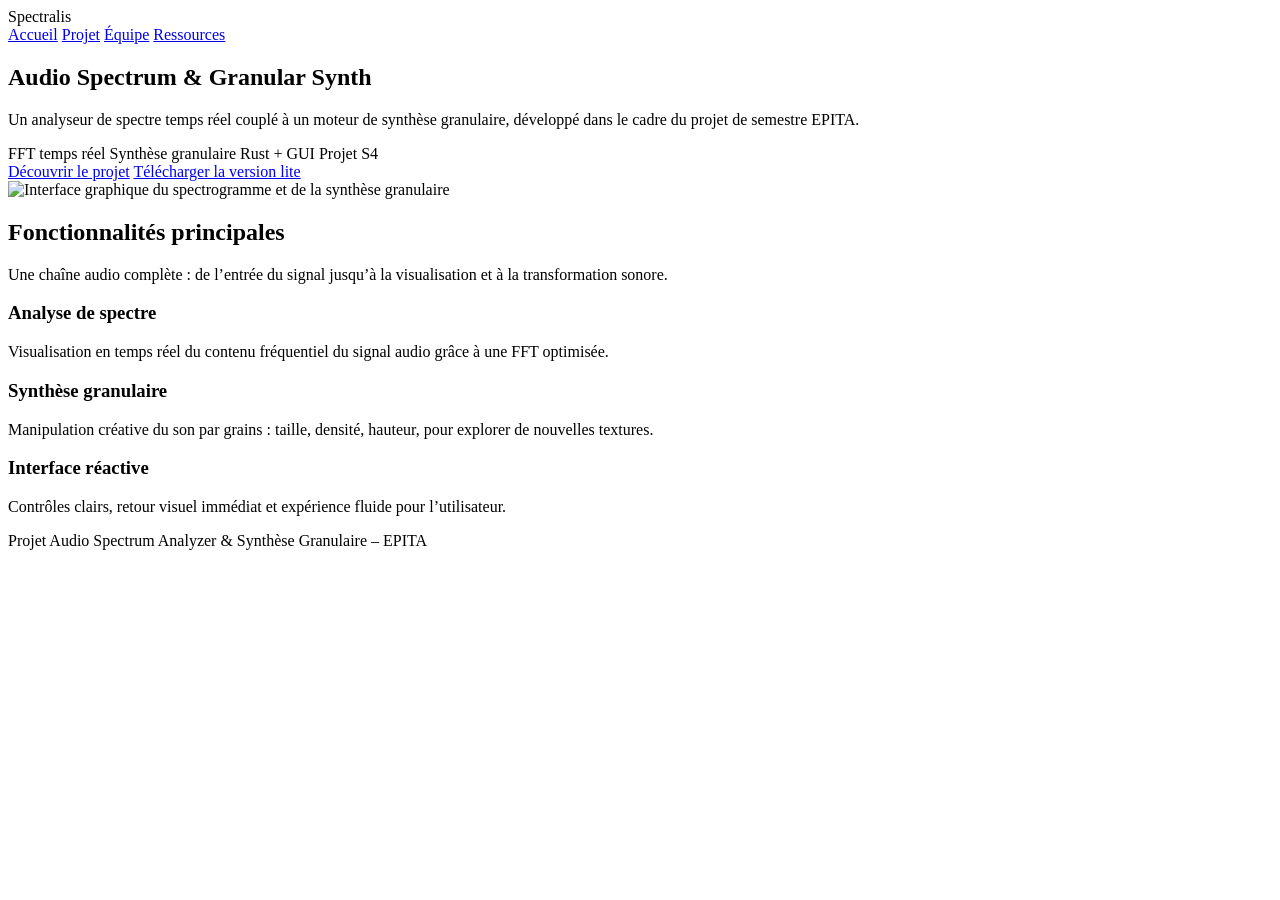
==== index.html @ 9f30338d "Add files via upload" ====
<!DOCTYPE html>
<html lang="fr">
<head>
  <meta charset="UTF-8">
  <title>SPECTRALIS</title>
  <link rel="stylesheet" href="css/style.css">
  <meta name="viewport" content="width=device-width, initial-scale=1.0">
</head>
<body>
  <header class="site-header">
    <div class="logo">Spectra<span>lis</span></div>
    <nav class="main-nav">
      <a href="index.html" class="nav-link">Accueil</a>
      <a href="project.html" class="nav-link">Projet</a>
      <a href="team.html" class="nav-link">Équipe</a>
      <a href="resources.html" class="nav-link">Ressources</a>
    </nav>
  </header>

  <main>
    <section class="section hero">
      <div class="hero-text">
        <h1>Audio Spectrum <span>& Granular Synth</span></h1>
        <p>
          Un analyseur de spectre temps réel couplé à un moteur de synthèse granulaire,
          développé dans le cadre du projet de semestre EPITA.
        </p>

        <div class="hero-badges">
          <span class="badge">FFT temps réel</span>
          <span class="badge">Synthèse granulaire</span>
          <span class="badge">Rust + GUI</span>
          <span class="badge">Projet S4</span>
        </div>

        <div class="hero-actions">
          <a href="project.html" class="btn-primary">Découvrir le projet</a>
          <a href="resources.html" class="btn-ghost">Télécharger la version lite</a>
        </div>
      </div>

      <div class="hero-visual">
        <div class="gui-card">
          <div class="gui-card-inner">
            <!-- Vraie capture de la GUI -->
            <img src="images/gui.png" alt="Interface graphique du spectrogramme et de la synthèse granulaire" class="gui-image">
          </div>
        </div>
      </div>
    </section>

    <section class="section">
      <h2 class="section-title">Fonctionnalités principales</h2>
      <p class="section-subtitle">
        Une chaîne audio complète : de l’entrée du signal jusqu’à la visualisation et à la transformation sonore.
      </p>

      <div class="card-grid">
        <article class="card">
          <h3>Analyse de spectre</h3>
          <p>
            Visualisation en temps réel du contenu fréquentiel du signal audio grâce à une FFT optimisée.
          </p>
        </article>

        <article class="card">
          <h3>Synthèse granulaire</h3>
          <p>
            Manipulation créative du son par grains : taille, densité, hauteur, pour explorer de nouvelles textures.
          </p>
        </article>

        <article class="card">
          <h3>Interface réactive</h3>
          <p>
            Contrôles clairs, retour visuel immédiat et expérience fluide pour l’utilisateur.
          </p>
        </article>
      </div>
    </section>
  </main>

  <footer class="site-footer">
    <p>Projet Audio Spectrum Analyzer & Synthèse Granulaire – EPITA</p>
  </footer>
</body>
</html>
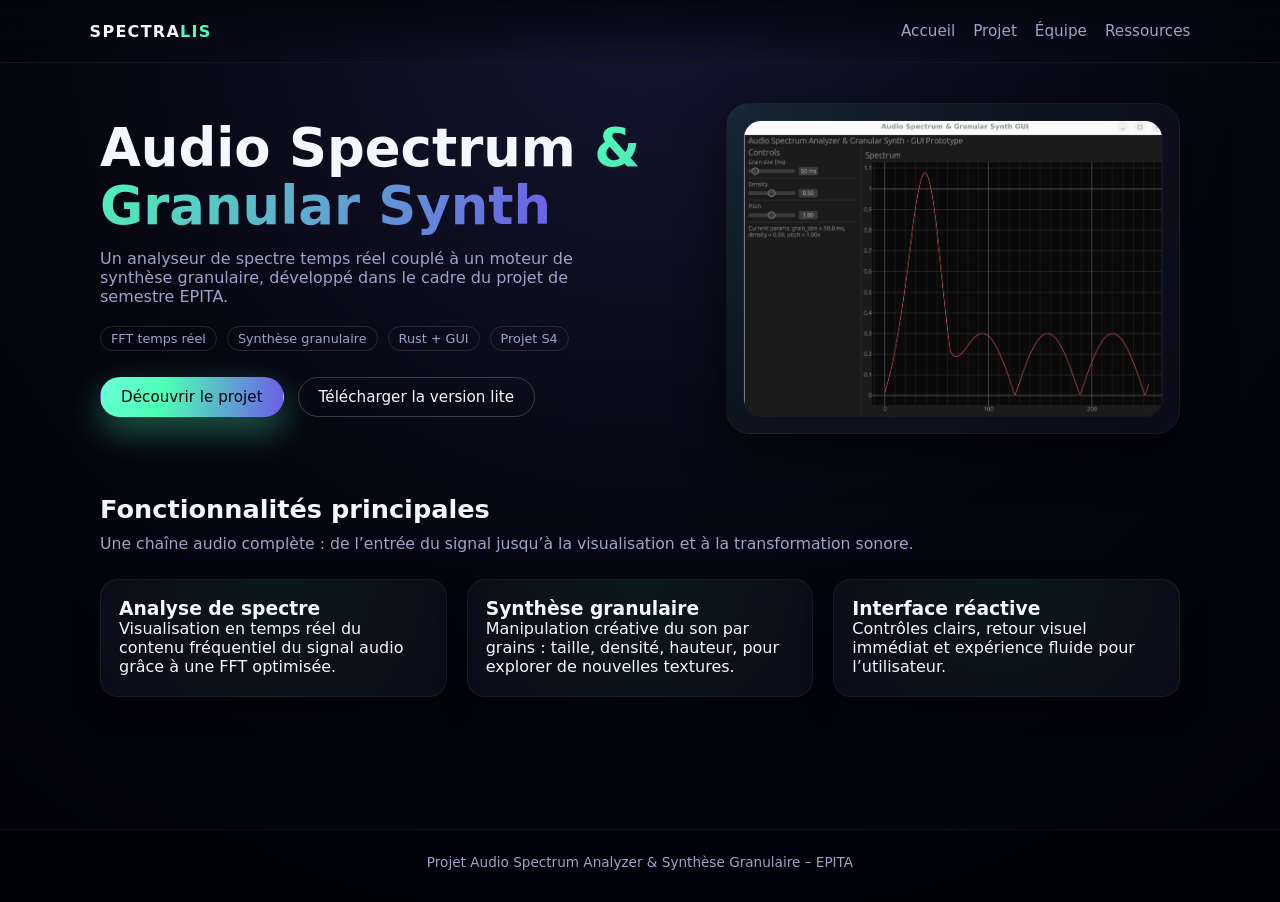
==== commit 3b8fb53a: "Update index.html" ====
--- a/index.html
+++ b/index.html
@@ -3,7 +3,7 @@
 <head>
   <meta charset="UTF-8">
   <title>SPECTRALIS</title>
-  <link rel="stylesheet" href="css/style.css">
+  <link rel="stylesheet" href="style.css">
   <meta name="viewport" content="width=device-width, initial-scale=1.0">
 </head>
 <body>
@@ -43,7 +43,7 @@
         <div class="gui-card">
           <div class="gui-card-inner">
             <!-- Vraie capture de la GUI -->
-            <img src="images/gui.png" alt="Interface graphique du spectrogramme et de la synthèse granulaire" class="gui-image">
+            <img src="gui.png" alt="Interface graphique du spectrogramme et de la synthèse granulaire" class="gui-image">
           </div>
         </div>
       </div>
--- a/style.css
+++ b/style.css
@@ -0,0 +1,328 @@
+:root {
+  --bg-main: #050510;
+  --bg-elevated: #0c0c1a;
+  --accent: #4dffb5;
+  --accent-2: #6c5ce7;
+  --text-main: #f5f7ff;
+  --text-muted: #9ca3c7;
+  --border-subtle: rgba(255, 255, 255, 0.06);
+  --radius-lg: 18px;
+  --shadow-soft: 0 18px 45px rgba(0, 0, 0, 0.65);
+  --transition-fast: 0.18s ease-out;
+  --transition-med: 0.3s ease-out;
+}
+
+* {
+  box-sizing: border-box;
+  margin: 0;
+  padding: 0;
+}
+
+body {
+  min-height: 100vh;
+  font-family: system-ui, -apple-system, BlinkMacSystemFont, "SF Pro Text", sans-serif;
+  background: radial-gradient(circle at top, #151530 0, #050510 55%, #020207 100%);
+  color: var(--text-main);
+}
+
+.site-header {
+  position: sticky;
+  top: 0;
+  z-index: 20;
+  display: flex;
+  align-items: center;
+  justify-content: space-between;
+  padding: 18px 7vw;
+  backdrop-filter: blur(16px);
+  background: linear-gradient(to bottom, rgba(5, 5, 16, 0.9), rgba(5, 5, 16, 0.5), transparent);
+  border-bottom: 1px solid var(--border-subtle);
+}
+
+.logo {
+  font-weight: 700;
+  letter-spacing: 0.08em;
+  text-transform: uppercase;
+  font-size: 1rem;
+  color: var(--text-main);
+}
+
+.logo span {
+  color: var(--accent);
+}
+
+.main-nav {
+  display: flex;
+  gap: 18px;
+}
+
+.nav-link {
+  position: relative;
+  font-size: 0.95rem;
+  color: var(--text-muted);
+  text-decoration: none;
+  padding: 4px 0;
+  transition: color var(--transition-fast);
+}
+
+.nav-link::after {
+  content: "";
+  position: absolute;
+  left: 0;
+  bottom: -4px;
+  width: 0;
+  height: 2px;
+  background: linear-gradient(90deg, var(--accent), var(--accent-2));
+  border-radius: 999px;
+  transition: width var(--transition-med);
+}
+
+.nav-link:hover {
+  color: var(--text-main);
+}
+
+.nav-link:hover::after {
+  width: 100%;
+}
+
+main {
+  padding: 40px 7vw 80px;
+}
+
+.site-footer {
+  padding: 24px 7vw 32px;
+  border-top: 1px solid var(--border-subtle);
+  color: var(--text-muted);
+  font-size: 0.85rem;
+  text-align: center;
+  background: rgba(2, 2, 10, 0.85);
+}
+
+/* Sections génériques */
+
+.section {
+  max-width: 1080px;
+  margin: 0 auto 52px;
+}
+
+.section-title {
+  font-size: 1.6rem;
+  margin-bottom: 10px;
+}
+
+.section-subtitle {
+  color: var(--text-muted);
+  font-size: 0.98rem;
+  margin-bottom: 26px;
+}
+
+/* Hero page d'accueil */
+
+.hero {
+  display: grid;
+  grid-template-columns: minmax(0, 1.3fr) minmax(0, 1fr);
+  gap: 36px;
+  align-items: center;
+  margin-bottom: 60px;
+}
+
+.hero-text h1 {
+  font-size: clamp(2.5rem, 3vw + 1rem, 3.3rem);
+  line-height: 1.1;
+  margin-bottom: 14px;
+}
+
+.hero-text h1 span {
+  background: linear-gradient(120deg, var(--accent), var(--accent-2));
+  -webkit-background-clip: text;
+  color: transparent;
+}
+
+.hero-text p {
+  color: var(--text-muted);
+  font-size: 1rem;
+  max-width: 34rem;
+}
+
+.hero-badges {
+  display: flex;
+  flex-wrap: wrap;
+  gap: 10px;
+  margin: 20px 0 26px;
+}
+
+.badge {
+  padding: 4px 10px;
+  border-radius: 999px;
+  border: 1px solid rgba(255, 255, 255, 0.12);
+  font-size: 0.8rem;
+  color: var(--text-muted);
+}
+
+.hero-actions {
+  display: flex;
+  flex-wrap: wrap;
+  gap: 14px;
+}
+
+.btn-primary,
+.btn-ghost {
+  border-radius: 999px;
+  padding: 10px 20px;
+  font-size: 0.95rem;
+  border: 1px solid transparent;
+  cursor: pointer;
+  text-decoration: none;
+  display: inline-flex;
+  align-items: center;
+  gap: 8px;
+  transition: transform var(--transition-fast), box-shadow var(--transition-fast), border-color var(--transition-fast), background var(--transition-fast), color var(--transition-fast);
+}
+
+.btn-primary {
+  background: radial-gradient(circle at top left, #6bffda 0, var(--accent) 35%, var(--accent-2) 100%);
+  color: #020209;
+  box-shadow: 0 14px 35px rgba(77, 255, 181, 0.35);
+}
+
+.btn-primary:hover {
+  transform: translateY(-1px) translateZ(0);
+  box-shadow: 0 20px 45px rgba(77, 255, 181, 0.5);
+}
+
+.btn-ghost {
+  background: transparent;
+  color: var(--text-main);
+  border-color: rgba(255, 255, 255, 0.2);
+}
+
+.btn-ghost:hover {
+  border-color: var(--accent);
+  background: rgba(12, 12, 26, 0.9);
+}
+
+/* Carte de GUI / image */
+
+.hero-visual {
+  position: relative;
+}
+
+.gui-card {
+  position: relative;
+  border-radius: 24px;
+  background: radial-gradient(circle at top left, rgba(77, 255, 181, 0.09), rgba(12, 12, 26, 0.95));
+  border: 1px solid rgba(255, 255, 255, 0.04);
+  box-shadow: var(--shadow-soft);
+  padding: 16px;
+  overflow: hidden;
+}
+
+.gui-card-inner {
+  border-radius: 18px;
+  border: 1px solid rgba(255, 255, 255, 0.04);
+  overflow: hidden;
+}
+
+.gui-placeholder {
+  width: 100%;
+  aspect-ratio: 16 / 9;
+  background: linear-gradient(135deg, #151530, #080818);
+  display: flex;
+  align-items: center;
+  justify-content: center;
+  color: var(--text-muted);
+  font-size: 0.9rem;
+}
+
+/* Cartes (team, ressources, etc.) */
+
+.card-grid {
+  display: grid;
+  grid-template-columns: repeat(auto-fit, minmax(230px, 1fr));
+  gap: 20px;
+}
+
+.card {
+  background: radial-gradient(circle at top, rgba(77, 255, 181, 0.08), rgba(12, 12, 26, 0.98));
+  border: 1px solid rgba(255, 255, 255, 0.06);
+  border-radius: var(--radius-lg);
+  padding: 18px 18px 20px;
+  box-shadow: 0 10px 24px rgba(0, 0, 0, 0.5);
+  transition: transform var(--transition-med), box-shadow var(--transition-med), border-color var(--transition-med);
+}
+
+.card:hover {
+  transform: translateY(-6px) translateZ(0);
+  box-shadow: 0 20px 50px rgba(0, 0, 0, 0.8);
+  border-color: rgba(77, 255, 181, 0.5);
+}
+
+/* Responsif */
+
+@media (max-width: 800px) {
+  .site-header {
+    padding-inline: 5vw;
+  }
+  main {
+    padding-inline: 5vw;
+  }
+  .hero {
+    grid-template-columns: 1fr;
+  }
+  .main-nav {
+    gap: 12px;
+    font-size: 0.85rem;
+  }
+}
+
+
+.text-muted {
+  color: var(--text-muted);
+  font-size: 0.9rem;
+  margin-bottom: 8px;
+}
+
+.card ul {
+  margin-top: 8px;
+  padding-left: 18px;
+  color: var(--text-muted);
+  font-size: 0.92rem;
+}
+
+.card li + li {
+  margin-top: 4px;
+}
+/* Animations "reveal on scroll" */
+
+.reveal-on-scroll {
+  opacity: 0;
+  transform: translateY(24px);
+  transition:
+    opacity 0.6s ease-out,
+    transform 0.6s ease-out;
+  will-change: opacity, transform;
+}
+
+.reveal-on-scroll.is-visible {
+  opacity: 1;
+  transform: translateY(0);
+}
+.gui-image {
+  width: 100%;
+  height: auto;
+  display: block;
+}
+.member-photo-wrapper {
+  width: 80px;
+  height: 80px;
+  border-radius: 50%;
+  overflow: hidden;
+  margin-bottom: 12px;
+  border: 2px solid rgba(77, 255, 181, 0.6);
+}
+
+.member-photo {
+  width: 100%;
+  height: 100%;
+  object-fit: cover;
+  display: block;
+}
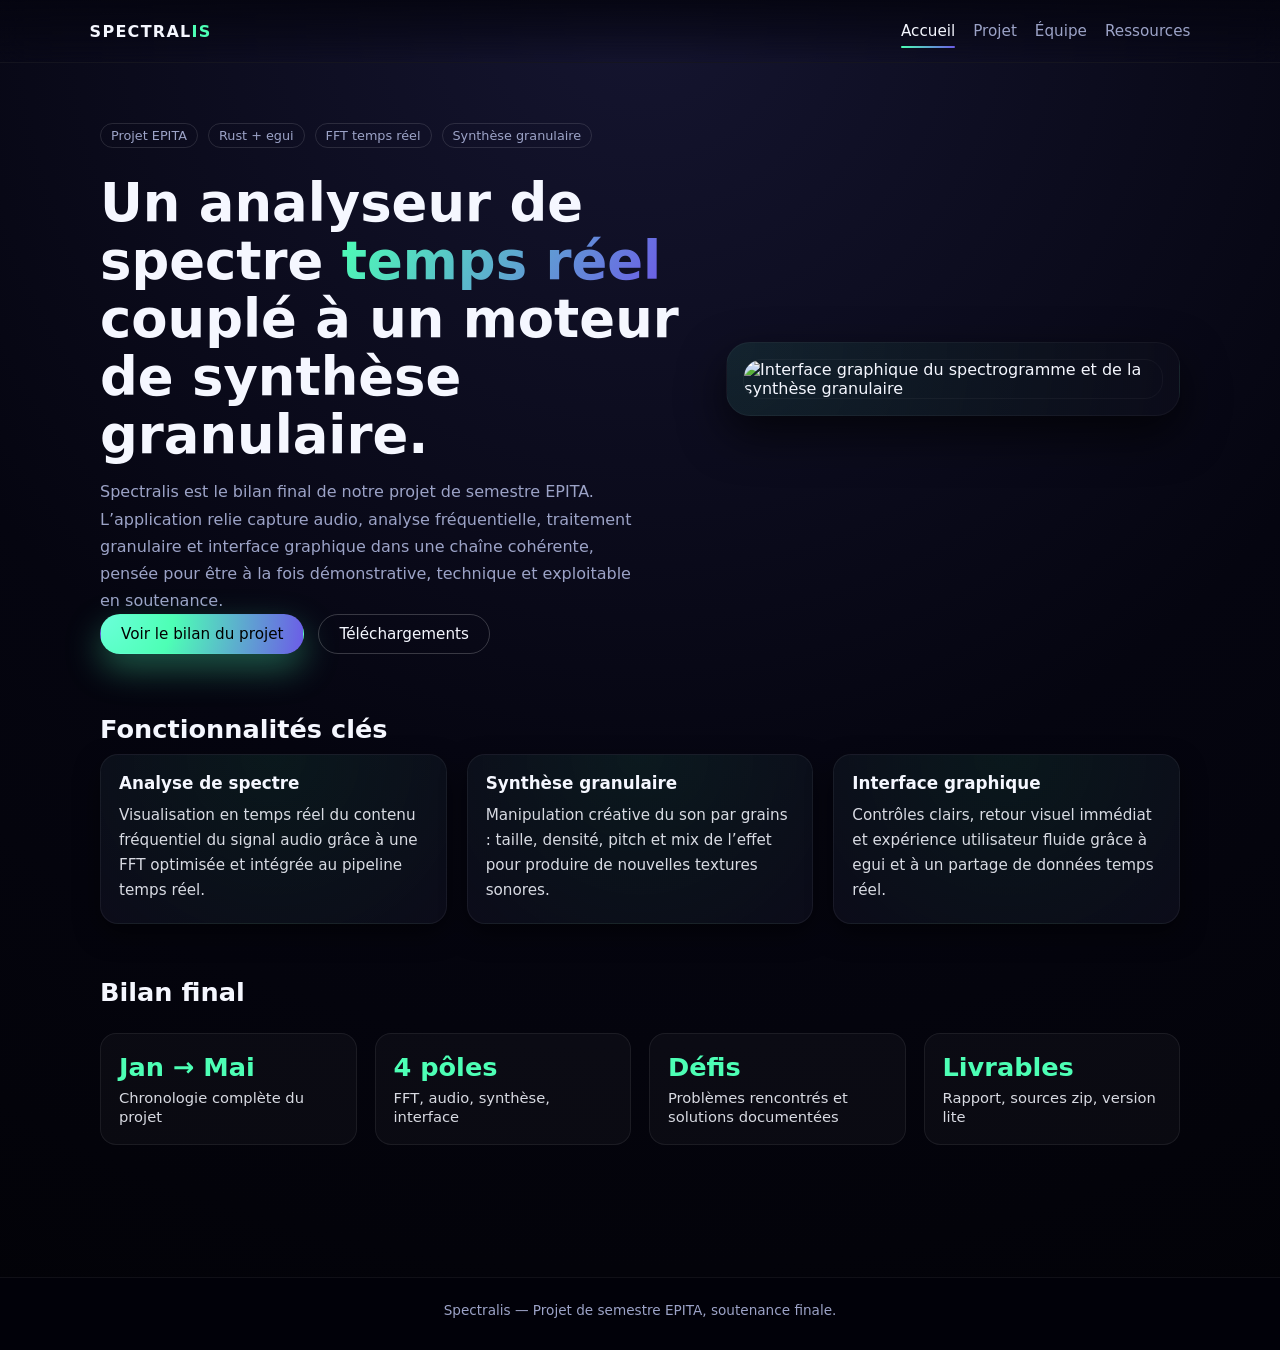
==== commit bd886f24: "Update index.html" ====
--- a/index.html
+++ b/index.html
@@ -1,87 +1,89 @@
 <!DOCTYPE html>
 <html lang="fr">
 <head>
-  <meta charset="UTF-8">
-  <title>SPECTRALIS</title>
-  <link rel="stylesheet" href="style.css">
-  <meta name="viewport" content="width=device-width, initial-scale=1.0">
+  <meta charset="UTF-8" />
+  <meta name="viewport" content="width=device-width, initial-scale=1.0" />
+  <title>Spectralis — Accueil</title>
+  <link rel="stylesheet" href="css/style.css" />
 </head>
 <body>
   <header class="site-header">
-    <div class="logo">Spectra<span>lis</span></div>
+    <a class="logo" href="index.html">Spectral<span>is</span></a>
     <nav class="main-nav">
-      <a href="index.html" class="nav-link">Accueil</a>
-      <a href="project.html" class="nav-link">Projet</a>
-      <a href="team.html" class="nav-link">Équipe</a>
-      <a href="resources.html" class="nav-link">Ressources</a>
+      <a class="nav-link" aria-current="page" href="index.html">Accueil</a>
+      <a class="nav-link" href="project.html">Projet</a>
+      <a class="nav-link" href="team.html">Équipe</a>
+      <a class="nav-link" href="resources.html">Ressources</a>
     </nav>
   </header>
 
   <main>
-    <section class="section hero">
+    <section class="section hero reveal-on-scroll">
       <div class="hero-text">
-        <h1>Audio Spectrum <span>& Granular Synth</span></h1>
-        <p>
-          Un analyseur de spectre temps réel couplé à un moteur de synthèse granulaire,
-          développé dans le cadre du projet de semestre EPITA.
-        </p>
-
         <div class="hero-badges">
+          <span class="badge">Projet EPITA</span>
+          <span class="badge">Rust + egui</span>
           <span class="badge">FFT temps réel</span>
           <span class="badge">Synthèse granulaire</span>
-          <span class="badge">Rust + GUI</span>
-          <span class="badge">Projet S4</span>
         </div>
-
+        <h1>Un analyseur de spectre <span>temps réel</span> couplé à un moteur de synthèse granulaire.</h1>
+        <p>
+          Spectralis est le bilan final de notre projet de semestre EPITA. L’application relie capture audio,
+          analyse fréquentielle, traitement granulaire et interface graphique dans une chaîne cohérente,
+          pensée pour être à la fois démonstrative, technique et exploitable en soutenance.
+        </p>
         <div class="hero-actions">
-          <a href="project.html" class="btn-primary">Découvrir le projet</a>
-          <a href="resources.html" class="btn-ghost">Télécharger la version lite</a>
+          <a class="btn-primary" href="project.html">Voir le bilan du projet</a>
+          <a class="btn-ghost" href="resources.html">Téléchargements</a>
         </div>
       </div>
-
       <div class="hero-visual">
         <div class="gui-card">
           <div class="gui-card-inner">
-            <!-- Vraie capture de la GUI -->
-            <img src="gui.png" alt="Interface graphique du spectrogramme et de la synthèse granulaire" class="gui-image">
+            <img src="images/gui.png" alt="Interface graphique du spectrogramme et de la synthèse granulaire" class="gui-image">
           </div>
         </div>
       </div>
     </section>
 
-    <section class="section">
-      <h2 class="section-title">Fonctionnalités principales</h2>
-      <p class="section-subtitle">
-        Une chaîne audio complète : de l’entrée du signal jusqu’à la visualisation et à la transformation sonore.
-      </p>
-
+    <section class="section reveal-on-scroll">
+      <h2 class="section-title">Fonctionnalités clés</h2>
       <div class="card-grid">
         <article class="card">
           <h3>Analyse de spectre</h3>
-          <p>
-            Visualisation en temps réel du contenu fréquentiel du signal audio grâce à une FFT optimisée.
-          </p>
+          <p>Visualisation en temps réel du contenu fréquentiel du signal audio grâce à une FFT optimisée et intégrée au pipeline temps réel.</p>
         </article>
-
         <article class="card">
           <h3>Synthèse granulaire</h3>
-          <p>
-            Manipulation créative du son par grains : taille, densité, hauteur, pour explorer de nouvelles textures.
-          </p>
+          <p>Manipulation créative du son par grains : taille, densité, pitch et mix de l’effet pour produire de nouvelles textures sonores.</p>
         </article>
+        <article class="card">
+          <h3>Interface graphique</h3>
+          <p>Contrôles clairs, retour visuel immédiat et expérience utilisateur fluide grâce à egui et à un partage de données temps réel.</p>
+        </article>
+      </div>
+    </section>
 
-        <article class="card">
-          <h3>Interface réactive</h3>
-          <p>
-            Contrôles clairs, retour visuel immédiat et expérience fluide pour l’utilisateur.
-          </p>
-        </article>
+    <section class="section reveal-on-scroll">
+      <h2 class="section-title">Bilan final</h2>
+      <div class="kpi-grid">
+        <div class="kpi"><strong>Jan → Mai</strong><span>Chronologie complète du projet</span></div>
+        <div class="kpi"><strong>4 pôles</strong><span>FFT, audio, synthèse, interface</span></div>
+        <div class="kpi"><strong>Défis</strong><span>Problèmes rencontrés et solutions documentées</span></div>
+        <div class="kpi"><strong>Livrables</strong><span>Rapport, sources zip, version lite</span></div>
       </div>
     </section>
   </main>
 
-  <footer class="site-footer">
-    <p>Projet Audio Spectrum Analyzer & Synthèse Granulaire – EPITA</p>
-  </footer>
+  <footer class="site-footer">Spectralis — Projet de semestre EPITA, soutenance finale.</footer>
+
+  <script>
+    const observer = new IntersectionObserver((entries) => {
+      entries.forEach((entry) => {
+        if (entry.isIntersecting) entry.target.classList.add('is-visible');
+      });
+    }, { threshold: 0.12 });
+    document.querySelectorAll('.reveal-on-scroll').forEach((el) => observer.observe(el));
+  </script>
 </body>
 </html>
--- a/css/style.css
+++ b/css/style.css
@@ -0,0 +1,314 @@
+:root {
+  --bg-main: #050510;
+  --bg-elevated: #0c0c1a;
+  --accent: #4dffb5;
+  --accent-2: #6c5ce7;
+  --text-main: #f5f7ff;
+  --text-muted: #9ca3c7;
+  --border-subtle: rgba(255, 255, 255, 0.06);
+  --radius-lg: 18px;
+  --shadow-soft: 0 18px 45px rgba(0, 0, 0, 0.65);
+  --transition-fast: 0.18s ease-out;
+  --transition-med: 0.3s ease-out;
+}
+
+* { box-sizing: border-box; margin: 0; padding: 0; }
+
+body {
+  min-height: 100vh;
+  font-family: system-ui, -apple-system, BlinkMacSystemFont, "SF Pro Text", sans-serif;
+  background: radial-gradient(circle at top, #151530 0, #050510 55%, #020207 100%);
+  color: var(--text-main);
+}
+
+.site-header {
+  position: sticky;
+  top: 0;
+  z-index: 20;
+  display: flex;
+  align-items: center;
+  justify-content: space-between;
+  padding: 18px 7vw;
+  backdrop-filter: blur(16px);
+  background: linear-gradient(to bottom, rgba(5, 5, 16, 0.9), rgba(5, 5, 16, 0.5), transparent);
+  border-bottom: 1px solid var(--border-subtle);
+}
+
+.logo {
+  font-weight: 700;
+  letter-spacing: 0.08em;
+  text-transform: uppercase;
+  font-size: 1rem;
+  color: var(--text-main);
+  text-decoration: none;
+}
+.logo span { color: var(--accent); }
+
+.main-nav { display: flex; gap: 18px; flex-wrap: wrap; }
+
+.nav-link {
+  position: relative;
+  font-size: 0.95rem;
+  color: var(--text-muted);
+  text-decoration: none;
+  padding: 4px 0;
+  transition: color var(--transition-fast);
+}
+.nav-link::after {
+  content: "";
+  position: absolute;
+  left: 0;
+  bottom: -4px;
+  width: 0;
+  height: 2px;
+  background: linear-gradient(90deg, var(--accent), var(--accent-2));
+  border-radius: 999px;
+  transition: width var(--transition-med);
+}
+.nav-link:hover, .nav-link[aria-current="page"] { color: var(--text-main); }
+.nav-link:hover::after, .nav-link[aria-current="page"]::after { width: 100%; }
+
+main { padding: 40px 7vw 80px; }
+
+.site-footer {
+  padding: 24px 7vw 32px;
+  border-top: 1px solid var(--border-subtle);
+  color: var(--text-muted);
+  font-size: 0.85rem;
+  text-align: center;
+  background: rgba(2, 2, 10, 0.85);
+}
+
+.section { max-width: 1080px; margin: 0 auto 52px; }
+.section-title { font-size: 1.6rem; margin-bottom: 10px; }
+.section-subtitle { color: var(--text-muted); font-size: 0.98rem; margin-bottom: 26px; }
+.text-muted { color: var(--text-muted); font-size: 0.95rem; margin-bottom: 8px; line-height: 1.6; }
+
+.hero {
+  display: grid;
+  grid-template-columns: minmax(0, 1.3fr) minmax(0, 1fr);
+  gap: 36px;
+  align-items: center;
+  margin-bottom: 60px;
+}
+.hero-text h1 {
+  font-size: clamp(2.5rem, 3vw + 1rem, 3.3rem);
+  line-height: 1.1;
+  margin-bottom: 14px;
+}
+.hero-text h1 span {
+  background: linear-gradient(120deg, var(--accent), var(--accent-2));
+  -webkit-background-clip: text;
+  color: transparent;
+}
+.hero-text p { color: var(--text-muted); font-size: 1rem; max-width: 34rem; line-height: 1.7; }
+.hero-badges { display: flex; flex-wrap: wrap; gap: 10px; margin: 20px 0 26px; }
+.badge {
+  padding: 4px 10px;
+  border-radius: 999px;
+  border: 1px solid rgba(255,255,255,0.12);
+  font-size: 0.8rem;
+  color: var(--text-muted);
+}
+.hero-actions { display: flex; flex-wrap: wrap; gap: 14px; }
+
+.btn-primary, .btn-ghost {
+  border-radius: 999px;
+  padding: 10px 20px;
+  font-size: 0.95rem;
+  border: 1px solid transparent;
+  cursor: pointer;
+  text-decoration: none;
+  display: inline-flex;
+  align-items: center;
+  gap: 8px;
+  transition: transform var(--transition-fast), box-shadow var(--transition-fast), border-color var(--transition-fast), background var(--transition-fast), color var(--transition-fast);
+}
+.btn-primary {
+  background: radial-gradient(circle at top left, #6bffda 0, var(--accent) 35%, var(--accent-2) 100%);
+  color: #000000;
+  box-shadow: 0 14px 35px rgba(77,255,181,0.35);
+}
+.btn-primary:hover { transform: translateY(-1px) translateZ(0); box-shadow: 0 20px 45px rgba(77,255,181,0.5); }
+.btn-ghost {
+  background: transparent;
+  color: var(--text-main);
+  border-color: rgba(255,255,255,0.2);
+}
+.btn-ghost:hover { border-color: var(--accent); background: rgba(12,12,26,0.9); }
+
+.hero-visual { position: relative; }
+.gui-card {
+  position: relative;
+  border-radius: 24px;
+  background: radial-gradient(circle at top left, rgba(77,255,181,0.09), rgba(12,12,26,0.95));
+  border: 1px solid rgba(255,255,255,0.04);
+  box-shadow: var(--shadow-soft);
+  padding: 16px;
+  overflow: hidden;
+}
+.gui-card-inner {
+  border-radius: 18px;
+  border: 1px solid rgba(255,255,255,0.04);
+  overflow: hidden;
+}
+.gui-placeholder {
+  width: 100%;
+  aspect-ratio: 16 / 9;
+  background: linear-gradient(135deg, #151530, #080818);
+  display: flex;
+  align-items: center;
+  justify-content: center;
+  color: var(--text-muted);
+  font-size: 0.9rem;
+}
+.gui-image { width: 100%; height: auto; display: block; }
+
+.card-grid {
+  display: grid;
+  grid-template-columns: repeat(auto-fit, minmax(230px, 1fr));
+  gap: 20px;
+}
+.card {
+  background: radial-gradient(circle at top, rgba(77,255,181,0.08), rgba(12,12,26,0.98));
+  border: 1px solid rgba(255,255,255,0.06);
+  border-radius: var(--radius-lg);
+  padding: 18px 18px 20px;
+  box-shadow: 0 10px 24px rgba(0,0,0,0.5);
+  transition: transform var(--transition-med), box-shadow var(--transition-med), border-color var(--transition-med);
+}
+.card:hover {
+  transform: translateY(-6px) translateZ(0);
+  box-shadow: 0 20px 50px rgba(0,0,0,0.8);
+  border-color: rgba(77,255,181,0.5);
+}
+.card h3 { margin-bottom: 10px; font-size: 1.05rem; }
+.card p { color: rgba(245, 247, 255, 0.88); line-height: 1.65; font-size: 0.95rem; }
+.card ul { margin-top: 10px; padding-left: 18px; color: rgba(245, 247, 255, 0.84); font-size: 0.92rem; line-height: 1.65; }
+.card li + li { margin-top: 4px; }
+
+.kpi-grid {
+  display: grid;
+  grid-template-columns: repeat(auto-fit, minmax(180px, 1fr));
+  gap: 18px;
+  margin-top: 26px;
+}
+.kpi {
+  padding: 18px;
+  border-radius: 16px;
+  background: rgba(255,255,255,0.03);
+  border: 1px solid rgba(255,255,255,0.07);
+}
+.kpi strong { display: block; font-size: 1.6rem; margin-bottom: 6px; color: var(--accent); }
+.kpi span { color: rgba(245, 247, 255, 0.88); font-size: 0.92rem; }
+
+.timeline {
+  display: grid;
+  gap: 16px;
+}
+.timeline-item {
+  position: relative;
+  padding: 18px 20px 18px 24px;
+  border-left: 3px solid rgba(77,255,181,0.5);
+  border-radius: 14px;
+  background: rgba(255,255,255,0.03);
+  border-top: 1px solid rgba(255,255,255,0.05);
+  border-right: 1px solid rgba(255,255,255,0.05);
+  border-bottom: 1px solid rgba(255,255,255,0.05);
+}
+.timeline-item h3 { margin-bottom: 8px; }
+.timeline-item p { color: rgba(245, 247, 255, 0.88); line-height: 1.65; }
+
+.download-grid {
+  display: grid;
+  grid-template-columns: repeat(auto-fit, minmax(240px, 1fr));
+  gap: 20px;
+}
+.download-card .actions { margin-top: 16px; display: flex; flex-wrap: wrap; gap: 10px; }
+.note {
+  margin-top: 16px;
+  color: var(--text-muted);
+  font-size: 0.9rem;
+  line-height: 1.6;
+}
+
+.git-history {
+  margin-top: 22px;
+  padding: 18px;
+  border-radius: 18px;
+  border: 1px solid rgba(255,255,255,0.06);
+  background: radial-gradient(circle at top, rgba(108,92,231,0.12), rgba(12,12,26,0.96));
+}
+.git-placeholder {
+  min-height: 220px;
+  border-radius: 14px;
+  border: 1px dashed rgba(255,255,255,0.18);
+  display: flex;
+  align-items: center;
+  justify-content: center;
+  text-align: center;
+  padding: 24px;
+  color: var(--text-muted);
+  line-height: 1.7;
+}
+.git-placeholder strong { color: var(--text-main); }
+
+.member-photo-wrapper {
+  width: 80px;
+  height: 80px;
+  border-radius: 50%;
+  overflow: hidden;
+  margin-bottom: 12px;
+  border: 2px solid rgba(77,255,181,0.6);
+}
+.member-photo { width: 100%; height: 100%; object-fit: cover; display: block; }
+
+.reveal-on-scroll {
+  opacity: 0;
+  transform: translateY(24px);
+  transition: opacity 0.6s ease-out, transform 0.6s ease-out;
+  will-change: opacity, transform;
+}
+.reveal-on-scroll.is-visible { opacity: 1; transform: translateY(0); }
+
+@media (max-width: 800px) {
+  .site-header { padding-inline: 5vw; align-items: flex-start; gap: 14px; flex-direction: column; }
+  main { padding-inline: 5vw; }
+  .hero { grid-template-columns: 1fr; }
+  .main-nav { gap: 12px; font-size: 0.85rem; }
+}
+
+.card p,
+.card li,
+.timeline-item p,
+.kpi span,
+.download-card p {
+  color: rgba(245, 247, 255, 0.88);
+}
+
+.git-image {
+  display: block;
+  width: 100%;
+  height: auto;
+  border-radius: 14px;
+  border: 1px solid rgba(255, 255, 255, 0.08);
+  box-shadow: 0 12px 30px rgba(0, 0, 0, 0.35);
+}
+
+.card a {
+  color: var(--accent);
+  text-decoration: none;
+  font-weight: 600;
+}
+
+.card a:hover {
+  color: #8affd1;
+  text-decoration: underline;
+}
+
+.btn-primary,
+.btn-primary:visited,
+.btn-primary:hover,
+.btn-primary:active {
+  color: #000000 !important;
+}
